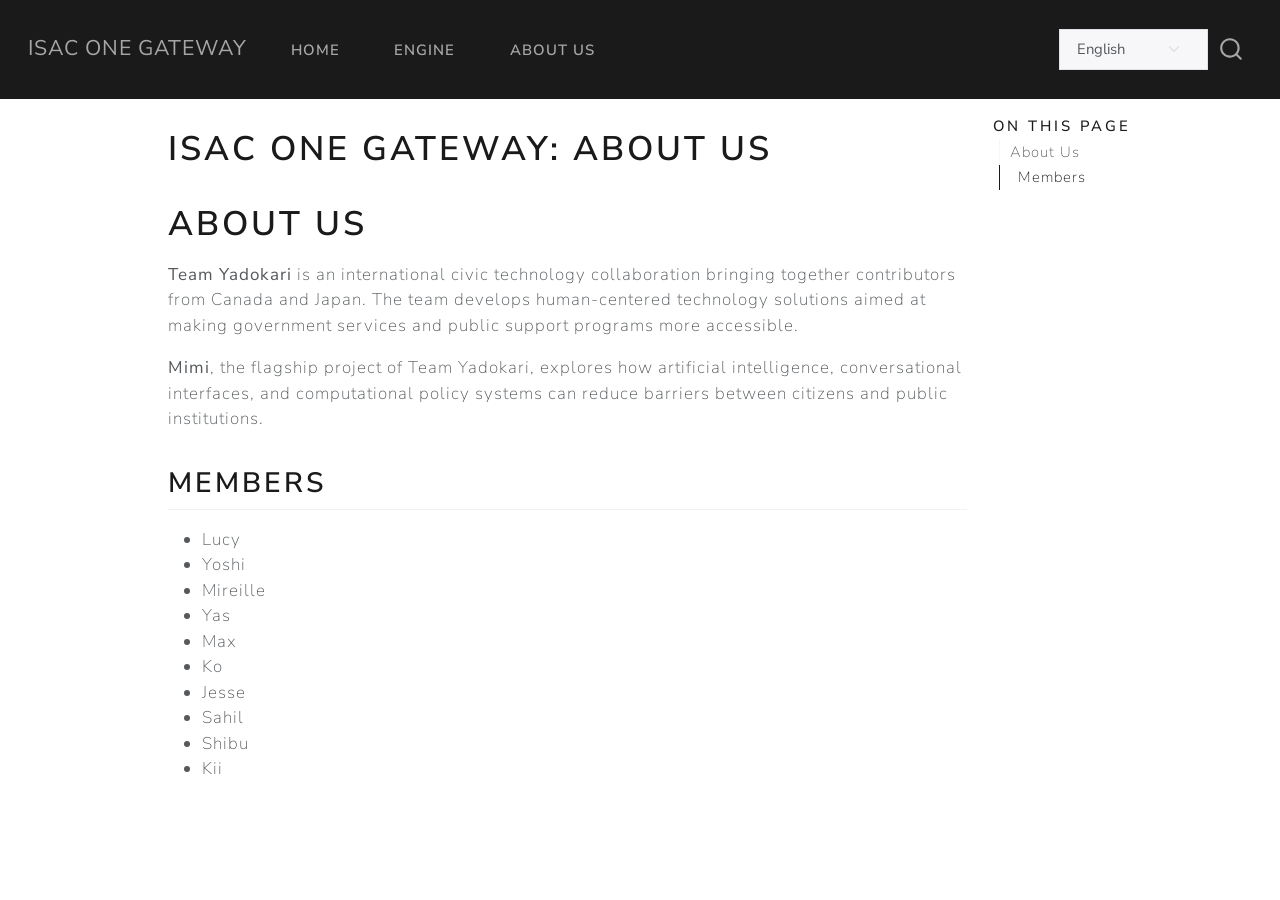
==== docs/about/en.html @ dfe5c8e2 "website initiation" ====
<!DOCTYPE html>
<html xmlns="http://www.w3.org/1999/xhtml" lang="en" xml:lang="en"><head>

<meta charset="utf-8">
<meta name="generator" content="quarto-1.11.9">

<meta name="viewport" content="width=device-width, initial-scale=1.0, user-scalable=yes">


<title>ISAC One Gateway: About Us – ISAC One Gateway</title>
<style>
/* Default styles provided by pandoc.
** See https://pandoc.org/MANUAL.html#variables-for-html for config info.
*/
span.smallcaps{font-variant: small-caps;}
div.columns{display: flex; gap: 1.5em;}
div.column{flex: auto;}
@media screen {
div.columns{gap: min(4vw, 1.5em);}
div.column{overflow-x: auto;}
}
div.hanging-indent{margin-left: 1.5em; text-indent: -1.5em;}
ul.task-list{list-style: none;}
ul.task-list li input[type="checkbox"] {
  width: 0.8em;
  margin: 0 0.8em 0.2em -1em; /* quarto-specific, see https://github.com/quarto-dev/quarto-cli/issues/4556 */ 
  vertical-align: middle;
}
</style>


<script src="../site_libs/quarto-nav/quarto-nav.js"></script>
<script src="../site_libs/quarto-nav/headroom.min.js"></script>
<script src="../site_libs/clipboard/clipboard.min.js"></script>
<script src="../site_libs/quarto-search/autocomplete.umd.js"></script>
<script src="../site_libs/quarto-search/fuse.min.js"></script>
<script src="../site_libs/quarto-search/quarto-search.js"></script>
<meta name="quarto:offset" content="../">
<script src="../site_libs/quarto-html/quarto.js" type="module"></script>
<script src="../site_libs/quarto-html/tabsets/tabsets.js" type="module"></script>
<script src="../site_libs/quarto-html/scrollable-regions/scrollable-regions.js" type="module"></script>
<script src="../site_libs/quarto-html/popper.min.js"></script>
<script src="../site_libs/quarto-html/tippy.umd.min.js"></script>
<script src="../site_libs/quarto-html/anchor.min.js"></script>
<link href="../site_libs/quarto-html/tippy.css" rel="stylesheet">
<link href="../site_libs/quarto-html/quarto-syntax-highlighting-63b5708e65d6cd79cd7618c58d0c21e7.css" rel="stylesheet" id="quarto-text-highlighting-styles">
<script src="../site_libs/bootstrap/bootstrap.min.js"></script>
<link href="../site_libs/bootstrap/bootstrap-icons.css" rel="stylesheet">
<link href="../site_libs/bootstrap/bootstrap-82cbd601586de768cd45e35580f1d19c.min.css" rel="stylesheet" append-hash="true" id="quarto-bootstrap" data-mode="light">
<script id="quarto-search-options" type="application/json">{
  "location": "navbar",
  "copy-button": false,
  "collapse-after": 3,
  "panel-placement": "end",
  "type": "overlay",
  "limit": 50,
  "keyboard-shortcut": [
    "f",
    "/",
    "s"
  ],
  "show-item-context": false,
  "language": {
    "search-no-results-text": "No results",
    "search-matching-documents-text": "matching documents",
    "search-copy-link-title": "Copy link to search",
    "search-hide-matches-text": "Hide additional matches",
    "search-more-match-text": "more match in this document",
    "search-more-matches-text": "more matches in this document",
    "search-clear-button-title": "Clear",
    "search-text-placeholder": "",
    "search-detached-cancel-button-title": "Cancel",
    "search-submit-button-title": "Submit",
    "search-label": "Search"
  }
}</script>


</head>

<body class="nav-fixed quarto-light"><a id="quarto-skip-link" class="visually-hidden-focusable" href="#quarto-document-content">Skip to main content</a>

<div id="quarto-search-results"></div>
  <header id="quarto-header" class="headroom fixed-top">
    <nav class="navbar navbar-expand-lg " data-bs-theme="dark" aria-label="Site">
      <div class="navbar-container container-fluid">
      <div class="navbar-brand-container mx-auto">
    <a class="navbar-brand" href="../index.html">
    <span class="navbar-title">ISAC One Gateway</span>
    </a>
  </div>
          <button class="navbar-toggler" type="button" data-bs-toggle="collapse" data-bs-target="#navbarCollapse" aria-controls="navbarCollapse" aria-expanded="false" aria-label="Toggle navigation" onclick="if (window.quartoToggleHeadroom) { window.quartoToggleHeadroom(); }">
  <span class="navbar-toggler-icon"></span>
</button>
          <div class="collapse navbar-collapse" id="navbarCollapse">
            <ul class="navbar-nav navbar-nav-scroll me-auto">
  <li class="nav-item">
    <a class="nav-link" href="../home/index.html"> 
<span class="menu-text">Home</span></a>
  </li>  
  <li class="nav-item">
    <a class="nav-link" href="../engine/index.html"> 
<span class="menu-text">Engine</span></a>
  </li>  
  <li class="nav-item">
    <a class="nav-link" href="../about/index.html"> 
<span class="menu-text">About Us</span></a>
  </li>  
</ul>
          </div> <!-- /navcollapse -->
            <div class="quarto-navbar-tools">
</div>
            <div id="quarto-search" class="" title="Search"></div>
      </div> <!-- /container-fluid -->
    </nav>
</header>
<!-- content -->
<div id="quarto-content" class="quarto-container page-columns page-rows-contents page-layout-article page-navbar">
<!-- sidebar -->
<!-- margin-sidebar -->
    <div id="quarto-margin-sidebar" class="sidebar margin-sidebar">
        <nav id="TOC" role="doc-toc" aria-labelledby="toc-title" class="toc-active">
    <h2 id="toc-title">On this page</h2>
   
  <ul>
  <li><a href="#about-us" id="toc-about-us" class="nav-link active" data-scroll-target="#about-us">About Us</a>
  <ul class="collapse">
  <li><a href="#members" id="toc-members" class="nav-link" data-scroll-target="#members">Members</a></li>
  </ul></li>
  </ul>
</nav>
    </div>
<!-- main -->
<main class="content" id="quarto-document-content" tabindex="-1">

<header id="title-block-header" class="quarto-title-block default">
<div class="quarto-title">
<h1 class="title">ISAC One Gateway: About Us</h1>
</div>



<div class="quarto-title-meta">

    
  
    
  </div>
  


</header>


<section id="about-us" class="level1">
<h1>About Us</h1>
<p><strong>Team Yadokari</strong> is an international civic technology collaboration bringing together contributors from Canada and Japan. The team develops human-centered technology solutions aimed at making government services and public support programs more accessible.</p>
<p><strong>Mimi</strong>, the flagship project of Team Yadokari, explores how artificial intelligence, conversational interfaces, and computational policy systems can reduce barriers between citizens and public institutions.</p>
<section id="members" class="level2">
<h2 class="anchored" data-anchor-id="members">Members</h2>
<ul>
<li>Lucy</li>
<li>Yoshi</li>
<li>Mireille</li>
<li>Yas</li>
<li>Max</li>
<li>Ko</li>
<li>Jesse</li>
<li>Sahil</li>
<li>Shibu</li>
<li>Kii</li>
</ul>


</section>
</section>

</main> <!-- /main -->
<script src="../lang-nav.js"></script>
<script id="quarto-html-after-body" type="application/javascript">
  window.document.addEventListener("DOMContentLoaded", function (event) {
    const icon = "";
    const anchorJS = new window.AnchorJS();
    anchorJS.options = {
      placement: 'right',
      icon: icon
    };
    anchorJS.add('.anchored');
    const isCodeAnnotation = (el) => {
      for (const clz of el.classList) {
        if (clz.startsWith('code-annotation-')) {                     
          return true;
        }
      }
      return false;
    }
    const onCopySuccess = function(e) {
      // button target
      const button = e.trigger;
      // don't keep focus
      button.blur();
      // flash "checked"
      button.classList.add('code-copy-button-checked');
      var currentTitle = button.getAttribute("title");
      button.setAttribute("title", "Copied!");
      let tooltip;
      if (window.bootstrap) {
        button.setAttribute("data-bs-toggle", "tooltip");
        button.setAttribute("data-bs-placement", "left");
        button.setAttribute("data-bs-title", "Copied!");
        tooltip = new bootstrap.Tooltip(button, 
          { trigger: "manual", 
            customClass: "code-copy-button-tooltip",
            offset: [0, -8]});
        tooltip.show();    
      }
      setTimeout(function() {
        if (tooltip) {
          tooltip.hide();
          button.removeAttribute("data-bs-title");
          button.removeAttribute("data-bs-toggle");
          button.removeAttribute("data-bs-placement");
        }
        button.setAttribute("title", currentTitle);
        button.classList.remove('code-copy-button-checked');
      }, 1000);
      // clear code selection
      e.clearSelection();
    }
    const getTextToCopy = function(trigger) {
      const outerScaffold = trigger.parentElement.cloneNode(true);
      const codeEl = outerScaffold.querySelector('code');
      for (const childEl of codeEl.children) {
        if (isCodeAnnotation(childEl)) {
          childEl.remove();
        }
      }
      return codeEl.innerText;
    }
    const clipboard = new window.ClipboardJS('.code-copy-button:not([data-in-quarto-modal])', {
      text: getTextToCopy
    });
    clipboard.on('success', onCopySuccess);
    if (window.document.getElementById('quarto-embedded-source-code-modal')) {
      const clipboardModal = new window.ClipboardJS('.code-copy-button[data-in-quarto-modal]', {
        text: getTextToCopy,
        container: window.document.getElementById('quarto-embedded-source-code-modal')
      });
      clipboardModal.on('success', onCopySuccess);
    }
      var localhostRegex = new RegExp(/^(?:http|https):\/\/localhost\:?[0-9]*\//);
      var mailtoRegex = new RegExp(/^mailto:/);
        var filterRegex = new RegExp('/' + window.location.host + '/');
      var isInternal = (href) => {
          return filterRegex.test(href) || localhostRegex.test(href) || mailtoRegex.test(href);
      }
      // Inspect non-navigation links and adorn them if external
      window.quartoDecorateExternalLinks = function (root) {
     var links = (root || window.document).querySelectorAll('a[href]:not(.nav-link):not(.navbar-brand):not(.toc-action):not(.sidebar-link):not(.sidebar-item-toggle):not(.pagination-link):not(.no-external):not([aria-hidden]):not(.dropdown-item):not(.quarto-navigation-tool):not(.about-link)');
      for (var i=0; i<links.length; i++) {
        const link = links[i];
        if (!isInternal(link.href)) {
          // undo the damage that might have been done by quarto-nav.js in the case of
          // links that we want to consider external
          if (link.dataset.originalHref !== undefined) {
            link.href = link.dataset.originalHref;
          }
          if (!link.classList.contains('no-external-icon')) {
          }
        }
      }
      };
      window.quartoDecorateExternalLinks(window.document);
    // Esc closes the popup (WCAG 1.4.13) and focus leaving both trigger and
    // popup closes it (WCAG 2.4.11); tippy handles neither for interactive popups.
    const hideOnEscAndFocusOut = {
      name: 'hideOnEscAndFocusOut',
      defaultValue: true,
      fn(instance) {
        const dismiss = () => {
          // A show scheduled by the trigger delay would otherwise reopen it
          instance.clearDelayTimeouts();
          instance.hide();
        };
        const onKeyDown = (event) => {
          if (event.key !== 'Escape') {
            return;
          }
          // Keep Esc from also reaching page handlers (e.g. reveal.js overview),
          // except an open reveal.js slide menu, which Esc should close too.
          // The menu handles keys only when its keyboard option is on.
          const menuHandlesEsc = window.Reveal?.getPlugin?.('menu')?.isOpen() &&
            window.Reveal.getConfig().menu?.keyboard !== false;
          if (!menuHandlesEsc) {
            event.stopPropagation();
          }
          if (instance.popper.contains(window.document.activeElement)) {
            // Disabled while refocusing so the focus trigger does not reopen it
            instance.disable();
            instance.reference.focus();
            instance.enable();
          }
          dismiss();
        };
        const onFocusOut = (event) => {
          const target = event.relatedTarget;
          if (target && !instance.reference.contains(target) &&
              !instance.popper.contains(target)) {
            dismiss();
          }
        };
        // On the trigger too: a click trigger (code-annotations: select) has no
        // blur handling. Attached for the instance's lifetime so leaving the
        // trigger also cancels a show still pending on the trigger delay.
        instance.reference.addEventListener('focusout', onFocusOut);
        return {
          onShow() {
            window.document.addEventListener('keydown', onKeyDown, true);
            instance.popper.addEventListener('focusout', onFocusOut);
          },
          onHide() {
            window.document.removeEventListener('keydown', onKeyDown, true);
            instance.popper.removeEventListener('focusout', onFocusOut);
          },
          onDestroy() {
            instance.reference.removeEventListener('focusout', onFocusOut);
          },
        };
      },
    };
    function tippyHover(el, contentFn, onTriggerFn, onUntriggerFn) {
      const config = {
        allowHTML: true,
        maxWidth: 500,
        delay: 100,
        arrow: false,
        appendTo: function(el) {
            return el.parentElement;
        },
        interactive: true,
        interactiveBorder: 10,
        theme: 'quarto',
        placement: 'bottom-start',
        plugins: [hideOnEscAndFocusOut],
      };
      if (contentFn) {
        config.content = contentFn;
      }
      if (onTriggerFn) {
        config.onTrigger = onTriggerFn;
      }
      if (onUntriggerFn) {
        config.onUntrigger = onUntriggerFn;
      }
      window.tippy(el, config); 
    }
    const noterefs = window.document.querySelectorAll('a[role="doc-noteref"]');
    for (var i=0; i<noterefs.length; i++) {
      const ref = noterefs[i];
      tippyHover(ref, function() {
        // use id or data attribute instead here
        let href = ref.getAttribute('data-footnote-href') || ref.getAttribute('href');
        try { href = new URL(href).hash; } catch {}
        const id = href.replace(/^#\/?/, "");
        const note = window.document.getElementById(id);
        if (note) {
          return note.innerHTML;
        } else {
          return "";
        }
      });
    }
    const xrefs = window.document.querySelectorAll('a.quarto-xref');
    const processXRef = (id, note) => {
      // Strip column container classes
      const stripColumnClz = (el) => {
        el.classList.remove("page-full", "page-columns");
        if (el.children) {
          for (const child of el.children) {
            stripColumnClz(child);
          }
        }
      }
      stripColumnClz(note)
      if (id === null || id.startsWith('sec-')) {
        // Special case sections, only their first couple elements
        const container = document.createElement("div");
        if (note.children && note.children.length > 2) {
          container.appendChild(note.children[0].cloneNode(true));
          for (let i = 1; i < note.children.length; i++) {
            const child = note.children[i];
            if (child.tagName === "P" && child.innerText === "") {
              continue;
            } else {
              container.appendChild(child.cloneNode(true));
              break;
            }
          }
          if (window.Quarto?.typesetMath) {
            window.Quarto.typesetMath(container);
          }
          return container.innerHTML
        } else {
          if (window.Quarto?.typesetMath) {
            window.Quarto.typesetMath(note);
          }
          return note.innerHTML;
        }
      } else {
        // Remove any anchor links if they are present
        const anchorLink = note.querySelector('a.anchorjs-link');
        if (anchorLink) {
          anchorLink.remove();
        }
        if (window.Quarto?.typesetMath) {
          window.Quarto.typesetMath(note);
        }
        if (note.classList.contains("callout")) {
          return note.outerHTML;
        } else {
          return note.innerHTML;
        }
      }
    }
    for (var i=0; i<xrefs.length; i++) {
      const xref = xrefs[i];
      tippyHover(xref, undefined, function(instance) {
        instance.disable();
        let url = xref.getAttribute('href');
        let hash = undefined; 
        if (url.startsWith('#')) {
          hash = url;
        } else {
          try { hash = new URL(url).hash; } catch {}
        }
        if (hash) {
          const id = hash.replace(/^#\/?/, "");
          const note = window.document.getElementById(id);
          if (note !== null) {
            try {
              const html = processXRef(id, note.cloneNode(true));
              instance.setContent(html);
            } finally {
              instance.enable();
              instance.show();
            }
          } else {
            // See if we can fetch this
            fetch(url.split('#')[0])
            .then(res => res.text())
            .then(html => {
              const parser = new DOMParser();
              const htmlDoc = parser.parseFromString(html, "text/html");
              const note = htmlDoc.getElementById(id);
              if (note !== null) {
                const html = processXRef(id, note);
                instance.setContent(html);
              } 
            }).finally(() => {
              instance.enable();
              instance.show();
            });
          }
        } else {
          // See if we can fetch a full url (with no hash to target)
          // This is a special case and we should probably do some content thinning / targeting
          fetch(url)
          .then(res => res.text())
          .then(html => {
            const parser = new DOMParser();
            const htmlDoc = parser.parseFromString(html, "text/html");
            const note = htmlDoc.querySelector('main.content');
            if (note !== null) {
              // This should only happen for chapter cross references
              // (since there is no id in the URL)
              // remove the first header
              if (note.children.length > 0 && note.children[0].tagName === "HEADER") {
                note.children[0].remove();
              }
              const html = processXRef(null, note);
              instance.setContent(html);
            } 
          }).finally(() => {
            instance.enable();
            instance.show();
          });
        }
      }, function(instance) {
      });
    }
        let selectedAnnoteEl;
        const selectorForAnnotation = ( cell, annotation) => {
          let cellAttr = 'data-code-cell="' + cell + '"';
          let lineAttr = 'data-code-annotation="' +  annotation + '"';
          const selector = 'span[' + cellAttr + '][' + lineAttr + ']';
          return selector;
        }
        const selectCodeLines = (annoteEl) => {
          const doc = window.document;
          const targetCell = annoteEl.getAttribute("data-target-cell");
          const targetAnnotation = annoteEl.getAttribute("data-target-annotation");
          const annoteSpan = window.document.querySelector(selectorForAnnotation(targetCell, targetAnnotation));
          const lines = annoteSpan.getAttribute("data-code-lines").split(",");
          const lineIds = lines.map((line) => {
            return targetCell + "-" + line;
          })
          // Each band is positioned against its own containing block, which is
          // not the offsetParent of the lines, so place it from client rects.
          const placeBand = (band, firstEl, lastEl, codeBlock) => {
            const container = band.offsetParent;
            if (container === null) {
              return;
            }
            const containerRect = container.getBoundingClientRect();
            // Reveal.js scales slides with a transform, so convert client
            // pixels back to the CSS pixels of the container.
            const scale = containerRect.height / container.offsetHeight || 1;
            const firstRect = firstEl.getBoundingClientRect();
            const lastRect = lastEl.getBoundingClientRect();
            const top = (firstRect.top - containerRect.top) / scale - container.clientTop + container.scrollTop;
            const height = (lastRect.bottom - firstRect.top) / scale;
            band.style.top = top - 2 + "px";
            band.style.height = height + 4 + "px";
            if (codeBlock) {
              // Without the copy button wrapper, the containing block is wider
              // than the code block, so span the code block explicitly.
              const blockRect = codeBlock.getBoundingClientRect();
              band.style.left = (blockRect.left - containerRect.left) / scale - container.clientLeft + container.scrollLeft + "px";
              band.style.width = blockRect.width / scale + "px";
            }
          };
          if (lineIds.length > 0) {
            const el = window.document.getElementById(lineIds[0]);
            const lastEl = window.document.getElementById(lineIds[lineIds.length - 1]);
            const parent = el.parentElement.parentElement;
            // cook up a div (if necessary) and position it
            let div = window.document.getElementById("code-annotation-line-highlight");
            if (div === null) {
              div = window.document.createElement("div");
              div.setAttribute("id", "code-annotation-line-highlight");
              div.style.position = 'absolute';
              parent.appendChild(div);
            }
            placeBand(div, el, lastEl, parent.closest("div.sourceCode") || parent);
            let gutterDiv = window.document.getElementById("code-annotation-line-highlight-gutter");
            if (gutterDiv === null) {
              gutterDiv = window.document.createElement("div");
              gutterDiv.setAttribute("id", "code-annotation-line-highlight-gutter");
              gutterDiv.style.position = 'absolute';
              const codeCell = window.document.getElementById(targetCell);
              const gutter = codeCell.querySelector('.code-annotation-gutter');
              gutter.appendChild(gutterDiv);
            }
            placeBand(gutterDiv, el, lastEl);
            selectedAnnoteEl = annoteEl;
          }
        };
        const unselectCodeLines = () => {
          const elementsIds = ["code-annotation-line-highlight", "code-annotation-line-highlight-gutter"];
          elementsIds.forEach((elId) => {
            const div = window.document.getElementById(elId);
            if (div) {
              div.remove();
            }
          });
          selectedAnnoteEl = undefined;
        };
          // Handle positioning of the toggle
      window.addEventListener(
        "resize",
        throttle(() => {
          elRect = undefined;
          if (selectedAnnoteEl) {
            selectCodeLines(selectedAnnoteEl);
          }
        }, 10)
      );
      function throttle(fn, ms) {
      let throttle = false;
      let timer;
        return (...args) => {
          if(!throttle) { // first call gets through
              fn.apply(this, args);
              throttle = true;
          } else { // all the others get throttled
              if(timer) clearTimeout(timer); // cancel #2
              timer = setTimeout(() => {
                fn.apply(this, args);
                timer = throttle = false;
              }, ms);
          }
        };
      }
        // Attach click handler to the DT
        const annoteDls = window.document.querySelectorAll('dt[data-target-cell]');
        for (const annoteDlNode of annoteDls) {
          annoteDlNode.addEventListener('click', (event) => {
            const clickedEl = event.target;
            if (clickedEl !== selectedAnnoteEl) {
              unselectCodeLines();
              const activeEl = window.document.querySelector('dt[data-target-cell].code-annotation-active');
              if (activeEl) {
                activeEl.classList.remove('code-annotation-active');
              }
              selectCodeLines(clickedEl);
              clickedEl.classList.add('code-annotation-active');
            } else {
              // Unselect the line
              unselectCodeLines();
              clickedEl.classList.remove('code-annotation-active');
            }
          });
        }
    const findCites = (el) => {
      const parentEl = el.parentElement;
      if (parentEl) {
        const cites = parentEl.dataset.cites;
        if (cites) {
          return {
            el,
            cites: cites.split(' ')
          };
        } else {
          return findCites(el.parentElement)
        }
      } else {
        return undefined;
      }
    };
    var bibliorefs = window.document.querySelectorAll('a[role="doc-biblioref"]');
    for (var i=0; i<bibliorefs.length; i++) {
      const ref = bibliorefs[i];
      const citeInfo = findCites(ref);
      if (citeInfo) {
        tippyHover(citeInfo.el, function() {
          var popup = window.document.createElement('div');
          citeInfo.cites.forEach(function(cite) {
            var citeDiv = window.document.createElement('div');
            citeDiv.classList.add('hanging-indent');
            citeDiv.classList.add('csl-entry');
            var biblioDiv = window.document.getElementById('ref-' + cite);
            if (biblioDiv) {
              citeDiv.innerHTML = biblioDiv.innerHTML;
            }
            popup.appendChild(citeDiv);
          });
          return popup.innerHTML;
        });
      }
    }
  });
  </script>
  <script type="application/javascript">
  window.quartoScrollableRegionsLabels = {"code":"Scrollable code","output":"Scrollable output"};
  </script>
</div> <!-- /content -->




</body></html>
---- docs/site_libs/quarto-html/tippy.css ----
.tippy-box[data-animation=fade][data-state=hidden]{opacity:0}[data-tippy-root]{max-width:calc(100vw - 10px)}.tippy-box{position:relative;background-color:#333;color:#fff;border-radius:4px;font-size:14px;line-height:1.4;white-space:normal;outline:0;transition-property:transform,visibility,opacity}.tippy-box[data-placement^=top]>.tippy-arrow{bottom:0}.tippy-box[data-placement^=top]>.tippy-arrow:before{bottom:-7px;left:0;border-width:8px 8px 0;border-top-color:initial;transform-origin:center top}.tippy-box[data-placement^=bottom]>.tippy-arrow{top:0}.tippy-box[data-placement^=bottom]>.tippy-arrow:before{top:-7px;left:0;border-width:0 8px 8px;border-bottom-color:initial;transform-origin:center bottom}.tippy-box[data-placement^=left]>.tippy-arrow{right:0}.tippy-box[data-placement^=left]>.tippy-arrow:before{border-width:8px 0 8px 8px;border-left-color:initial;right:-7px;transform-origin:center left}.tippy-box[data-placement^=right]>.tippy-arrow{left:0}.tippy-box[data-placement^=right]>.tippy-arrow:before{left:-7px;border-width:8px 8px 8px 0;border-right-color:initial;transform-origin:center right}.tippy-box[data-inertia][data-state=visible]{transition-timing-function:cubic-bezier(.54,1.5,.38,1.11)}.tippy-arrow{width:16px;height:16px;color:#333}.tippy-arrow:before{content:"";position:absolute;border-color:transparent;border-style:solid}.tippy-content{position:relative;padding:5px 9px;z-index:1}
---- docs/site_libs/quarto-html/quarto-syntax-highlighting-63b5708e65d6cd79cd7618c58d0c21e7.css ----
/* quarto syntax highlight colors */
:root {
  --quarto-hl-ot-color: #003B4F;
  --quarto-hl-at-color: #657422;
  --quarto-hl-ss-color: #20794D;
  --quarto-hl-an-color: #5E5E5E;
  --quarto-hl-fu-color: #4758AB;
  --quarto-hl-st-color: #20794D;
  --quarto-hl-cf-color: #003B4F;
  --quarto-hl-op-color: #5E5E5E;
  --quarto-hl-er-color: #AD0000;
  --quarto-hl-bn-color: #AD0000;
  --quarto-hl-al-color: #AD0000;
  --quarto-hl-va-color: #111111;
  --quarto-hl-bu-color: inherit;
  --quarto-hl-ex-color: inherit;
  --quarto-hl-pp-color: #AD0000;
  --quarto-hl-in-color: #5E5E5E;
  --quarto-hl-vs-color: #20794D;
  --quarto-hl-wa-color: #5E5E5E;
  --quarto-hl-do-color: #5E5E5E;
  --quarto-hl-im-color: #00769E;
  --quarto-hl-ch-color: #20794D;
  --quarto-hl-dt-color: #AD0000;
  --quarto-hl-fl-color: #AD0000;
  --quarto-hl-co-color: #5E5E5E;
  --quarto-hl-cv-color: #5E5E5E;
  --quarto-hl-cn-color: #8f5902;
  --quarto-hl-sc-color: #5E5E5E;
  --quarto-hl-dv-color: #AD0000;
  --quarto-hl-kw-color: #003B4F;
}

/* other quarto variables */
:root {
  --quarto-font-monospace: SFMono-Regular, Menlo, Monaco, Consolas, "Liberation Mono", "Courier New", monospace;
}

/* syntax highlight based on Pandoc's rules */
pre > code.sourceCode > span {
  color: #003B4F;
}

code.sourceCode > span {
  color: #003B4F;
}

div.sourceCode,
div.sourceCode pre.sourceCode {
  color: #003B4F;
}

/* Normal */
code span {
  color: #003B4F;
}

/* Alert */
code span.al {
  color: #AD0000;
  font-style: inherit;
}

/* Annotation */
code span.an {
  color: #5E5E5E;
  font-style: inherit;
}

/* Attribute */
code span.at {
  color: #657422;
  font-style: inherit;
}

/* BaseN */
code span.bn {
  color: #AD0000;
  font-style: inherit;
}

/* BuiltIn */
code span.bu {
  font-style: inherit;
}

/* ControlFlow */
code span.cf {
  color: #003B4F;
  font-weight: bold;
  font-style: inherit;
}

/* Char */
code span.ch {
  color: #20794D;
  font-style: inherit;
}

/* Constant */
code span.cn {
  color: #8f5902;
  font-style: inherit;
}

/* Comment */
code span.co {
  color: #5E5E5E;
  font-style: inherit;
}

/* CommentVar */
code span.cv {
  color: #5E5E5E;
  font-style: italic;
}

/* Documentation */
code span.do {
  color: #5E5E5E;
  font-style: italic;
}

/* DataType */
code span.dt {
  color: #AD0000;
  font-style: inherit;
}

/* DecVal */
code span.dv {
  color: #AD0000;
  font-style: inherit;
}

/* Error */
code span.er {
  color: #AD0000;
  font-style: inherit;
}

/* Extension */
code span.ex {
  font-style: inherit;
}

/* Float */
code span.fl {
  color: #AD0000;
  font-style: inherit;
}

/* Function */
code span.fu {
  color: #4758AB;
  font-style: inherit;
}

/* Import */
code span.im {
  color: #00769E;
  font-style: inherit;
}

/* Information */
code span.in {
  color: #5E5E5E;
  font-style: inherit;
}

/* Keyword */
code span.kw {
  color: #003B4F;
  font-weight: bold;
  font-style: inherit;
}

/* Operator */
code span.op {
  color: #5E5E5E;
  font-style: inherit;
}

/* Other */
code span.ot {
  color: #003B4F;
  font-style: inherit;
}

/* Preprocessor */
code span.pp {
  color: #AD0000;
  font-style: inherit;
}

/* SpecialChar */
code span.sc {
  color: #5E5E5E;
  font-style: inherit;
}

/* SpecialString */
code span.ss {
  color: #20794D;
  font-style: inherit;
}

/* String */
code span.st {
  color: #20794D;
  font-style: inherit;
}

/* Variable */
code span.va {
  color: #111111;
  font-style: inherit;
}

/* VerbatimString */
code span.vs {
  color: #20794D;
  font-style: inherit;
}

/* Warning */
code span.wa {
  color: #5E5E5E;
  font-style: italic;
}

.prevent-inlining {
  content: "</";
}

/*# sourceMappingURL=054cc16b9e9817627be6994582d2ffb5.css.map */
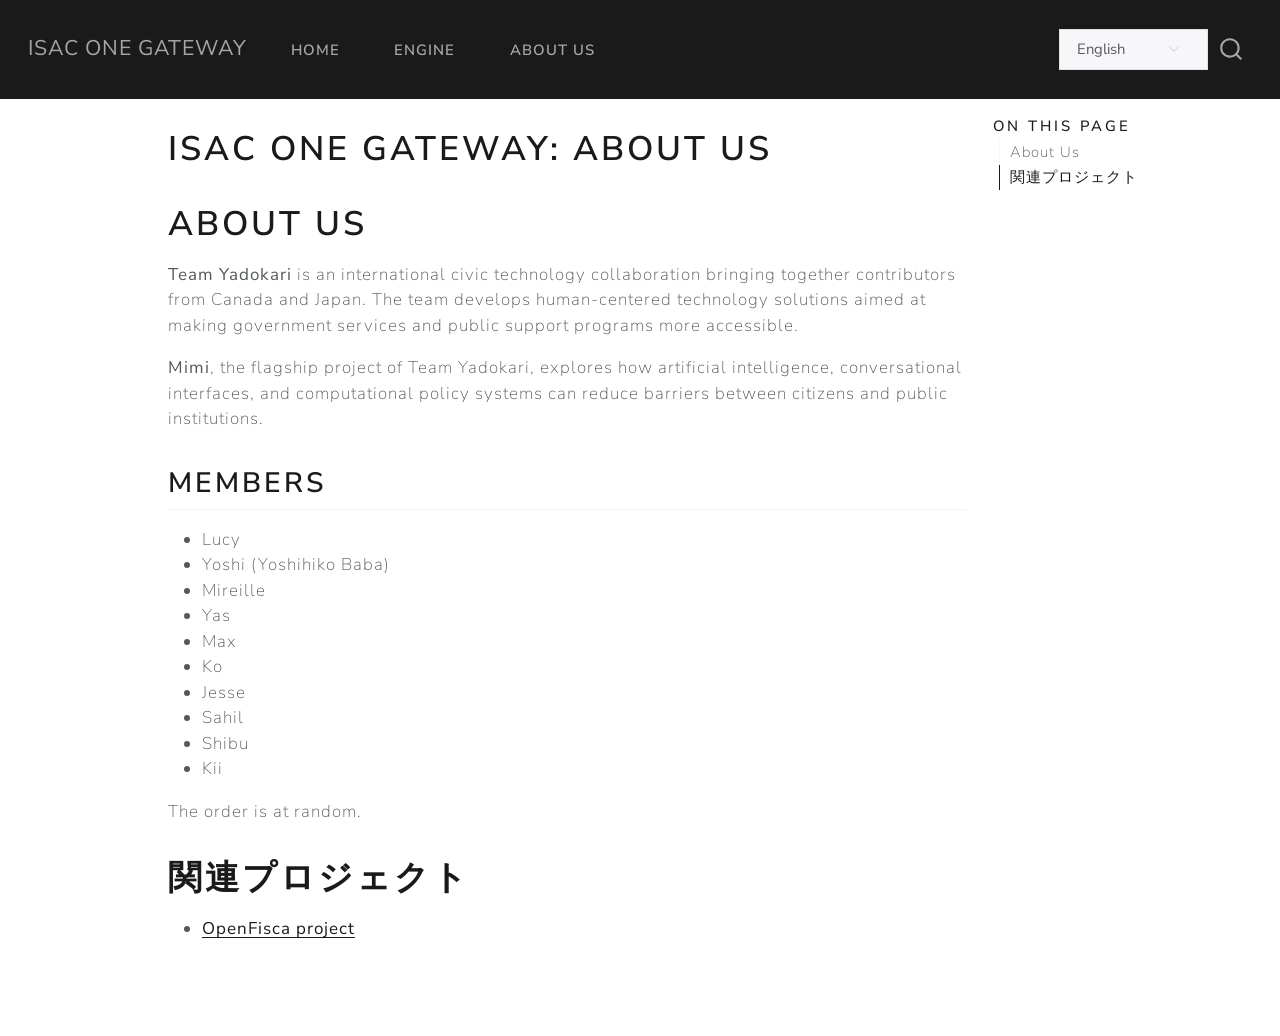
==== commit bbb90e6c: "update" ====
--- a/docs/about/en.html
+++ b/docs/about/en.html
@@ -127,6 +127,7 @@
   <ul class="collapse">
   <li><a href="#members" id="toc-members" class="nav-link" data-scroll-target="#members">Members</a></li>
   </ul></li>
+  <li><a href="#関連プロジェクト" id="toc-関連プロジェクト" class="nav-link" data-scroll-target="#関連プロジェクト">関連プロジェクト</a></li>
   </ul>
 </nav>
     </div>
@@ -160,7 +161,7 @@
 <h2 class="anchored" data-anchor-id="members">Members</h2>
 <ul>
 <li>Lucy</li>
-<li>Yoshi</li>
+<li>Yoshi (Yoshihiko Baba)</li>
 <li>Mireille</li>
 <li>Yas</li>
 <li>Max</li>
@@ -170,9 +171,16 @@
 <li>Shibu</li>
 <li>Kii</li>
 </ul>
-
-
+<p>The order is at random.</p>
 </section>
+</section>
+<section id="関連プロジェクト" class="level1">
+<h1>関連プロジェクト</h1>
+<ul>
+<li><a href="https://openfisca.org/en/">OpenFisca project</a></li>
+</ul>
+
+
 </section>
 
 </main> <!-- /main -->
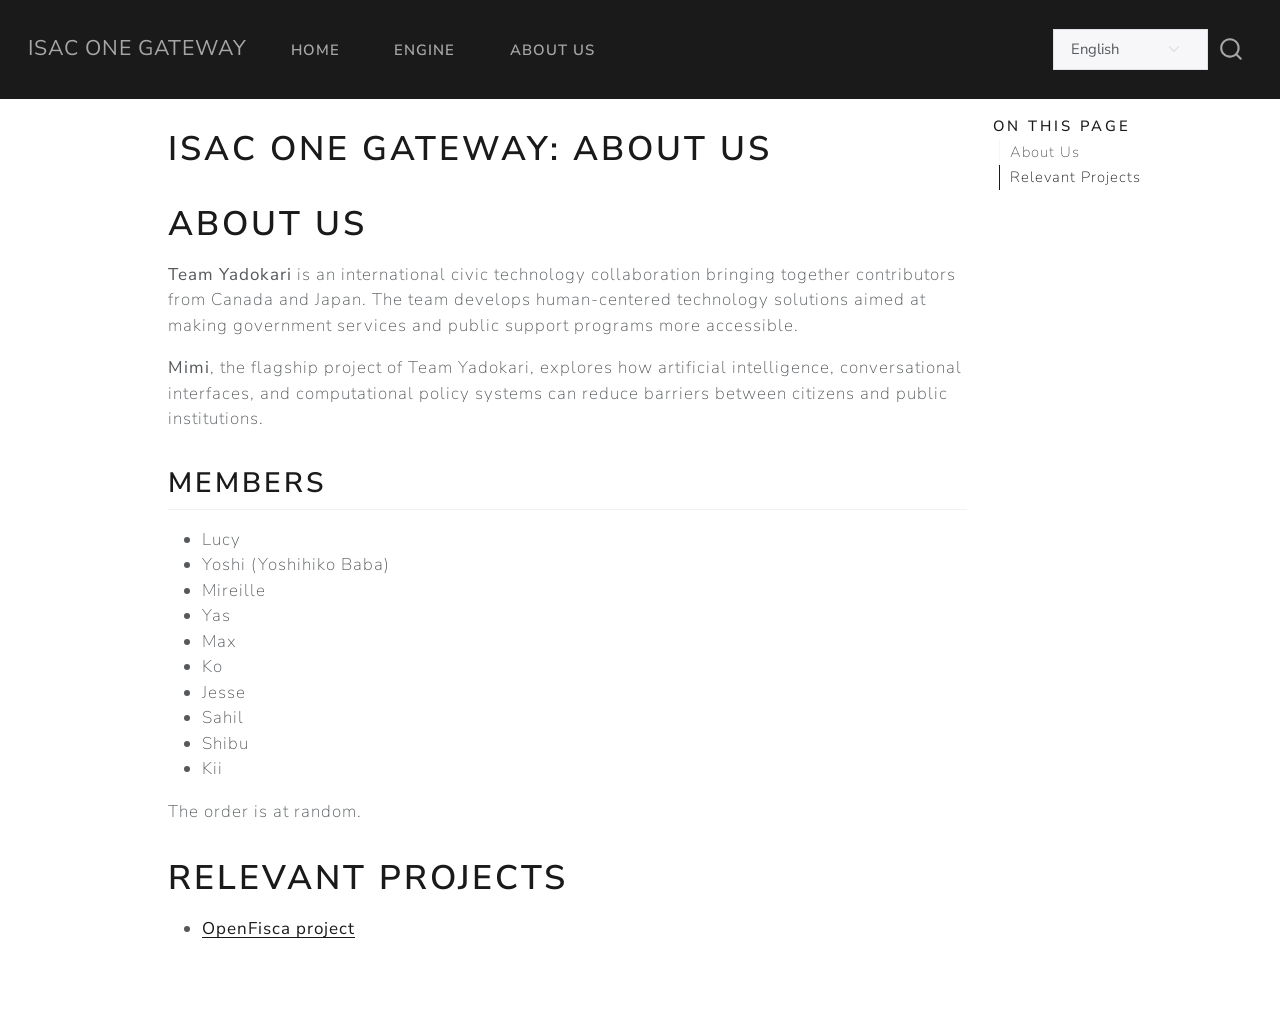
==== commit 3c21d4d1: "zh-TW" ====
--- a/docs/about/en.html
+++ b/docs/about/en.html
@@ -127,7 +127,7 @@
   <ul class="collapse">
   <li><a href="#members" id="toc-members" class="nav-link" data-scroll-target="#members">Members</a></li>
   </ul></li>
-  <li><a href="#関連プロジェクト" id="toc-関連プロジェクト" class="nav-link" data-scroll-target="#関連プロジェクト">関連プロジェクト</a></li>
+  <li><a href="#relevant-projects" id="toc-relevant-projects" class="nav-link" data-scroll-target="#relevant-projects">Relevant Projects</a></li>
   </ul>
 </nav>
     </div>
@@ -174,8 +174,8 @@
 <p>The order is at random.</p>
 </section>
 </section>
-<section id="関連プロジェクト" class="level1">
-<h1>関連プロジェクト</h1>
+<section id="relevant-projects" class="level1">
+<h1>Relevant Projects</h1>
 <ul>
 <li><a href="https://openfisca.org/en/">OpenFisca project</a></li>
 </ul>
